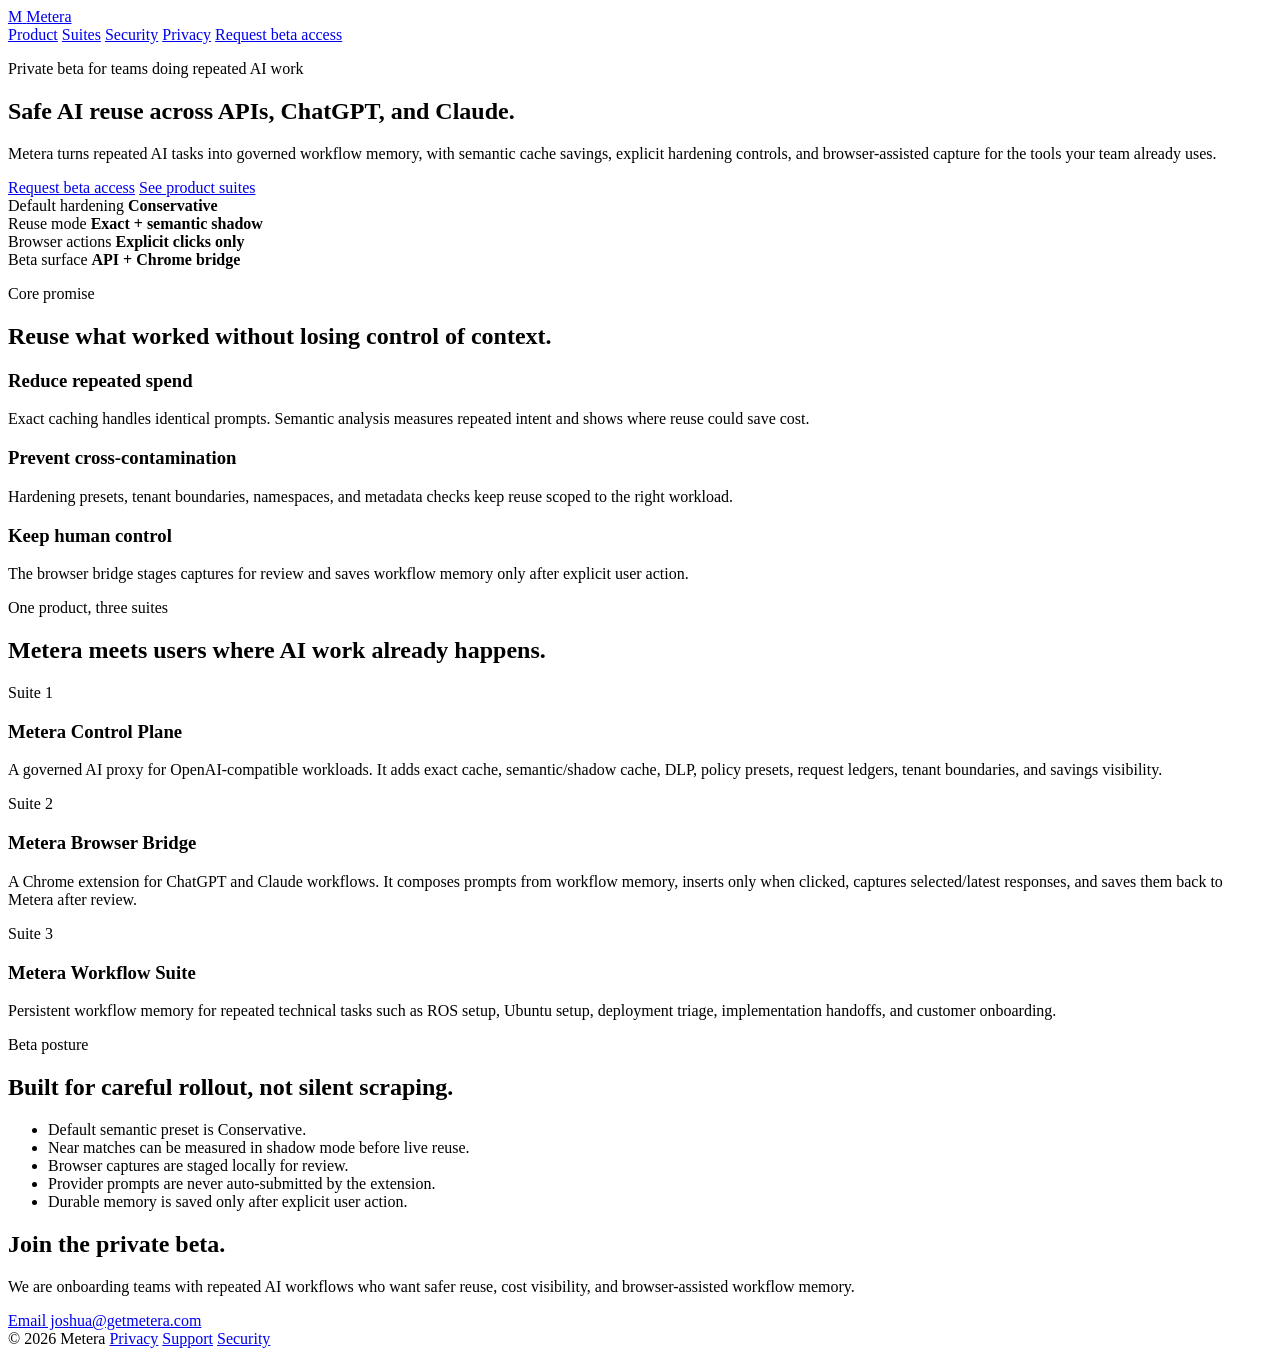
==== site/index.html @ de129ecc "Add getmetera website" ====
<!doctype html>
<html lang="en">
  <head>
    <meta charset="utf-8" />
    <meta name="viewport" content="width=device-width, initial-scale=1" />
    <title>Metera | Safe AI reuse for repeated work</title>
    <meta
      name="description"
      content="Metera helps teams reuse AI work safely across API, ChatGPT, and Claude workflows with workflow memory, semantic hardening, and cost visibility."
    />
    <link rel="canonical" href="https://getmetera.com/" />
    <link rel="stylesheet" href="/styles.css" />
  </head>
  <body>
    <header class="topbar">
      <a class="brand" href="/" aria-label="Metera home">
        <span class="mark">M</span>
        <span>Metera</span>
      </a>
      <nav aria-label="Primary navigation">
        <a href="#product">Product</a>
        <a href="#suites">Suites</a>
        <a href="#security">Security</a>
        <a href="/privacy.html">Privacy</a>
        <a class="nav-cta" href="mailto:joshua@getmetera.com?subject=Metera%20beta%20access">Request beta access</a>
      </nav>
    </header>

    <main>
      <section class="hero">
        <div class="hero-copy">
          <p class="eyebrow">Private beta for teams doing repeated AI work</p>
          <h1>Safe AI reuse across APIs, ChatGPT, and Claude.</h1>
          <p class="lede">
            Metera turns repeated AI tasks into governed workflow memory, with semantic cache savings,
            explicit hardening controls, and browser-assisted capture for the tools your team already uses.
          </p>
          <div class="hero-actions">
            <a class="button primary" href="mailto:joshua@getmetera.com?subject=Metera%20beta%20access">Request beta access</a>
            <a class="button secondary" href="#suites">See product suites</a>
          </div>
        </div>
        <div class="hero-panel" aria-label="Metera product status snapshot">
          <div class="panel-row">
            <span>Default hardening</span>
            <strong>Conservative</strong>
          </div>
          <div class="panel-row">
            <span>Reuse mode</span>
            <strong>Exact + semantic shadow</strong>
          </div>
          <div class="panel-row">
            <span>Browser actions</span>
            <strong>Explicit clicks only</strong>
          </div>
          <div class="panel-row">
            <span>Beta surface</span>
            <strong>API + Chrome bridge</strong>
          </div>
        </div>
      </section>

      <section id="product" class="band">
        <div class="section-head">
          <p class="eyebrow">Core promise</p>
          <h2>Reuse what worked without losing control of context.</h2>
        </div>
        <div class="grid three">
          <article>
            <h3>Reduce repeated spend</h3>
            <p>Exact caching handles identical prompts. Semantic analysis measures repeated intent and shows where reuse could save cost.</p>
          </article>
          <article>
            <h3>Prevent cross-contamination</h3>
            <p>Hardening presets, tenant boundaries, namespaces, and metadata checks keep reuse scoped to the right workload.</p>
          </article>
          <article>
            <h3>Keep human control</h3>
            <p>The browser bridge stages captures for review and saves workflow memory only after explicit user action.</p>
          </article>
        </div>
      </section>

      <section id="suites" class="section">
        <div class="section-head">
          <p class="eyebrow">One product, three suites</p>
          <h2>Metera meets users where AI work already happens.</h2>
        </div>
        <div class="suite-list">
          <article class="suite">
            <div>
              <span class="suite-kicker">Suite 1</span>
              <h3>Metera Control Plane</h3>
            </div>
            <p>
              A governed AI proxy for OpenAI-compatible workloads. It adds exact cache, semantic/shadow cache,
              DLP, policy presets, request ledgers, tenant boundaries, and savings visibility.
            </p>
          </article>
          <article class="suite">
            <div>
              <span class="suite-kicker">Suite 2</span>
              <h3>Metera Browser Bridge</h3>
            </div>
            <p>
              A Chrome extension for ChatGPT and Claude workflows. It composes prompts from workflow memory,
              inserts only when clicked, captures selected/latest responses, and saves them back to Metera after review.
            </p>
          </article>
          <article class="suite">
            <div>
              <span class="suite-kicker">Suite 3</span>
              <h3>Metera Workflow Suite</h3>
            </div>
            <p>
              Persistent workflow memory for repeated technical tasks such as ROS setup, Ubuntu setup,
              deployment triage, implementation handoffs, and customer onboarding.
            </p>
          </article>
        </div>
      </section>

      <section id="security" class="band">
        <div class="split">
          <div>
            <p class="eyebrow">Beta posture</p>
            <h2>Built for careful rollout, not silent scraping.</h2>
          </div>
          <ul class="checklist">
            <li>Default semantic preset is Conservative.</li>
            <li>Near matches can be measured in shadow mode before live reuse.</li>
            <li>Browser captures are staged locally for review.</li>
            <li>Provider prompts are never auto-submitted by the extension.</li>
            <li>Durable memory is saved only after explicit user action.</li>
          </ul>
        </div>
      </section>

      <section class="section cta-section">
        <h2>Join the private beta.</h2>
        <p>
          We are onboarding teams with repeated AI workflows who want safer reuse, cost visibility,
          and browser-assisted workflow memory.
        </p>
        <a class="button primary" href="mailto:joshua@getmetera.com?subject=Metera%20beta%20access">Email joshua@getmetera.com</a>
      </section>
    </main>

    <footer>
      <span>© <span id="year"></span> Metera</span>
      <a href="/privacy.html">Privacy</a>
      <a href="/support.html">Support</a>
      <a href="/security.html">Security</a>
    </footer>
    <script>
      document.getElementById("year").textContent = new Date().getFullYear();
    </script>
  </body>
</html>
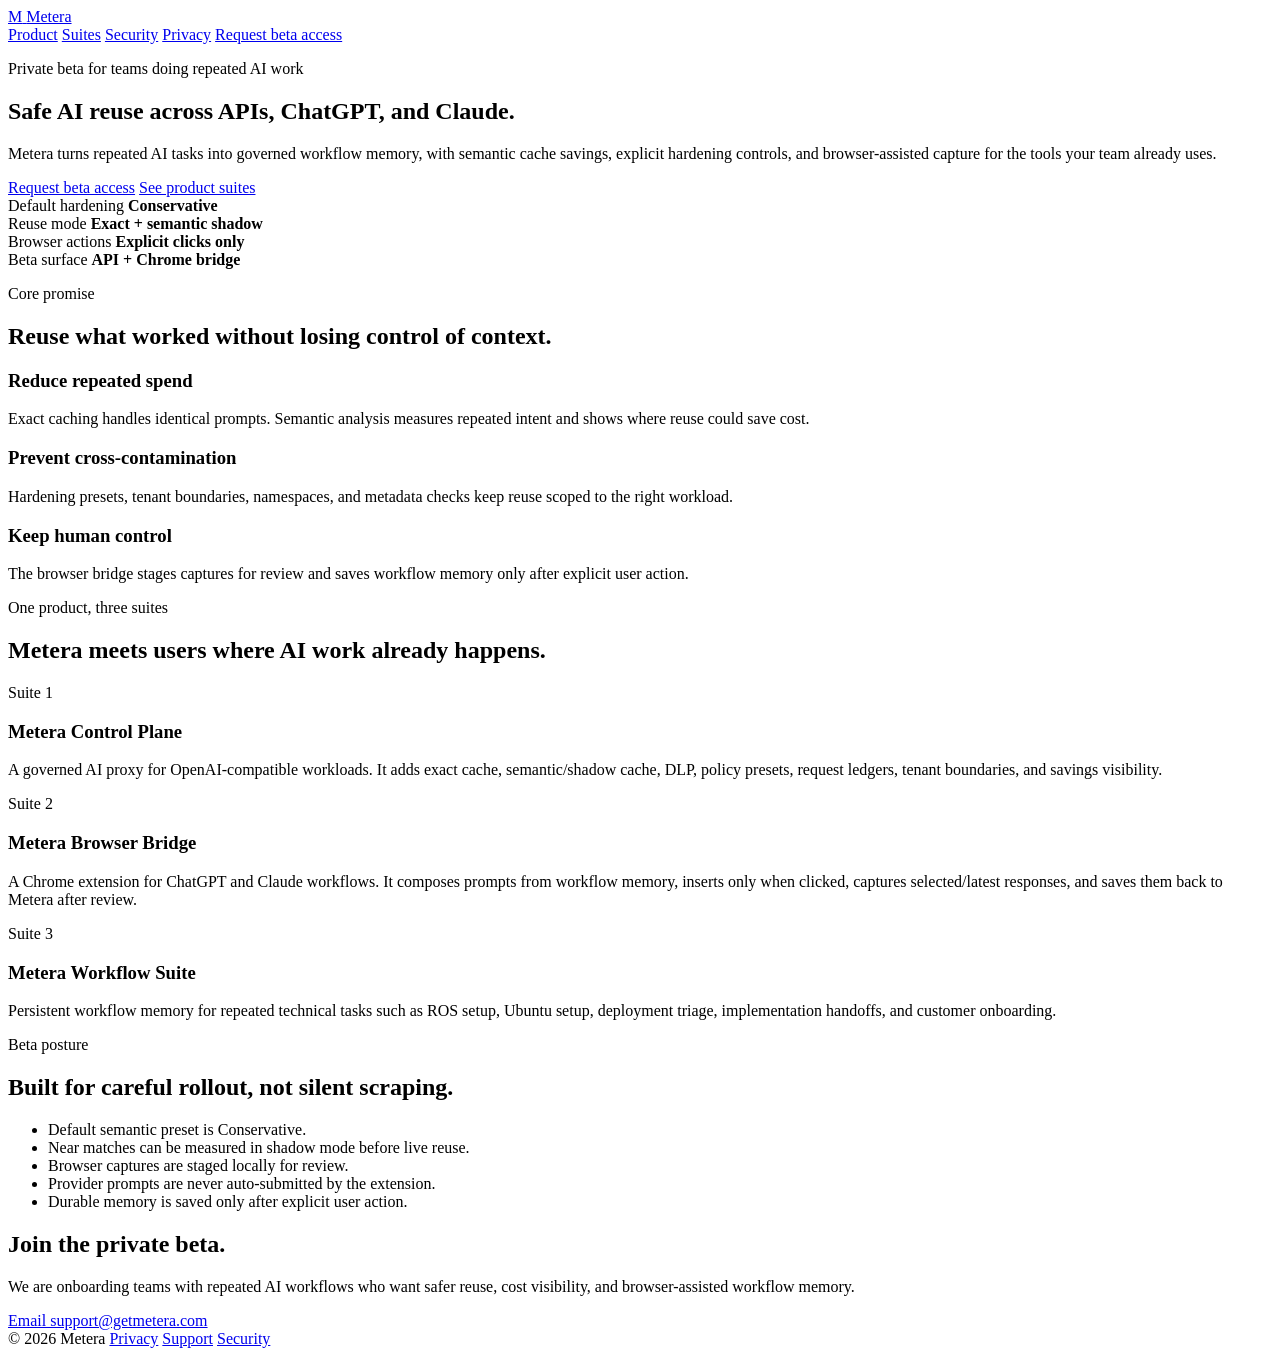
==== commit 868e4802: "Update website contact email" ====
--- a/site/index.html
+++ b/site/index.html
@@ -22,7 +22,7 @@
         <a href="#suites">Suites</a>
         <a href="#security">Security</a>
         <a href="/privacy.html">Privacy</a>
-        <a class="nav-cta" href="mailto:joshua@getmetera.com?subject=Metera%20beta%20access">Request beta access</a>
+        <a class="nav-cta" href="mailto:support@getmetera.com?subject=Metera%20beta%20access">Request beta access</a>
       </nav>
     </header>
 
@@ -36,7 +36,7 @@
             explicit hardening controls, and browser-assisted capture for the tools your team already uses.
           </p>
           <div class="hero-actions">
-            <a class="button primary" href="mailto:joshua@getmetera.com?subject=Metera%20beta%20access">Request beta access</a>
+            <a class="button primary" href="mailto:support@getmetera.com?subject=Metera%20beta%20access">Request beta access</a>
             <a class="button secondary" href="#suites">See product suites</a>
           </div>
         </div>
@@ -142,7 +142,7 @@
           We are onboarding teams with repeated AI workflows who want safer reuse, cost visibility,
           and browser-assisted workflow memory.
         </p>
-        <a class="button primary" href="mailto:joshua@getmetera.com?subject=Metera%20beta%20access">Email joshua@getmetera.com</a>
+        <a class="button primary" href="mailto:support@getmetera.com?subject=Metera%20beta%20access">Email support@getmetera.com</a>
       </section>
     </main>
 
